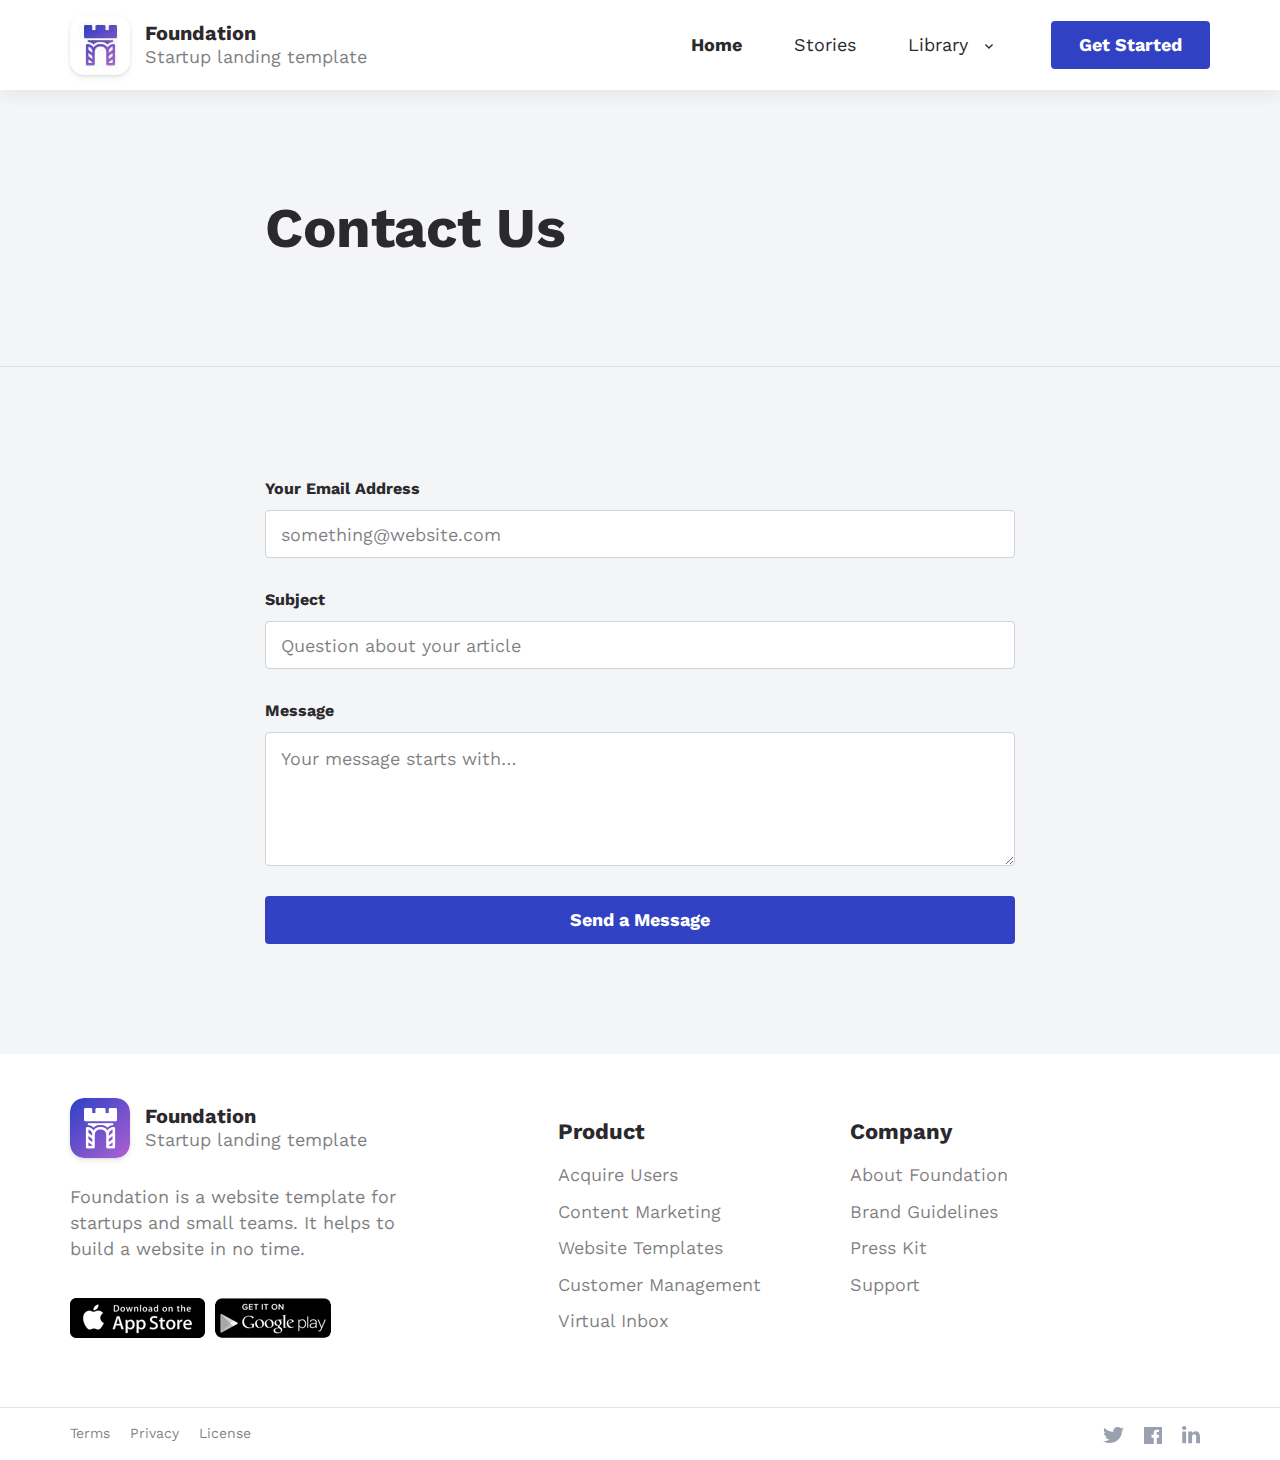
==== contacts.html @ b8f7740b "first" ====
<!doctype html>
<html lang="en">
  <head>
    <meta charset="utf-8">
    <title>Parrot - Contacts</title>
    <meta http-equiv="X-UA-Compatible" content="IE=Edge">
    <meta name="viewport" content="width=device-width, initial-scale=1">
    <meta name="theme-color" content="#fff">
    <meta name="format-detection" content="telephone=no">
    <link rel="apple-touch-icon" sizes="180x180" href="img/apple-touch-icon.png">
    <link rel="icon" type="image/png" sizes="32x32" href="img/favicon-32x32.png">
    <link rel="icon" type="image/png" sizes="16x16" href="img/favicon-16x16.png">
    <link rel="manifest" href="img/site.webmanifest">
    <link rel="mask-icon" href="img/safari-pinned-tab.svg" color="#2a505b">
    <meta name="msapplication-TileColor" content="#da532c">
    <meta name="theme-color" content="#ffffff">
    <link href="https://fonts.googleapis.com/css?family=Work+Sans:400,700" rel="stylesheet">
    <link rel="stylesheet" media="all" href="css/bootstrap.min.css">
    <link rel="stylesheet" media="all" href="css/foundation.css">
    <meta name="description" content="">
    <!-- Twitter Card data -->
    <meta name="twitter:card" content="">
    <meta name="twitter:site" content="">
    <meta name="twitter:title" content="">
    <meta name="twitter:description" content="">
    <meta name="twitter:creator" content="">
    <meta name="twitter:image" content="">
    <!-- Open Graph data -->
    <meta property="og:title" content="">
    <meta property="og:type" content="article">
    <meta property="og:url" content="">
    <meta property="og:image" content="">
    <meta property="og:description" content="">
    <meta property="og:site_name" content="">
    <meta property="fb:admins" content="">
  </head>
  <body>
    <!-- BEGIN page -->
    <div class="page">
      <!-- BEGIN header -->
      <header class="header ">
        <div class="container">
          <nav class="navbar navbar-expand-lg">
            <a class="navbar-brand" href="/">
              <div class="navbar-logo">
                <img class="navbar-pic" src="img/foundation.jpg" srcset="img/foundation@2x.jpg 2x" alt="Foundation">
              </div>
              <div class="navbar-group">
                <div class="navbar-title">Foundation</div>
                <div class="navbar-text">Startup landing template</div>
              </div>
            </a>
            <button class="navbar-toggler" type="button" data-toggle="collapse" data-target="#navbarDropdown" aria-controls="navbarDropdown" aria-expanded="false" aria-label="Toggle navigation">
              <span class="navbar-toggler-icon"></span>
            </button>
            <div class="collapse navbar-collapse" id="navbarDropdown">
              <ul class="navbar-nav">
                <li class="nav-item">
                  <a class="nav-link active" href="#">Home</a>
                </li>
                <li class="nav-item">
                  <a class="nav-link" href="#">Stories</a>
                </li>
                <li class="nav-item">
                  <a class="nav-link nav-link-drop" href="#">
                    <span>Library</span>
                    <svg class="nav-arrow" xmlns="http://www.w3.org/2000/svg" width="8" height="5" viewBox="0 0 8 5">
                      <polygon points=".94 0 4 3.09 7.06 0 8 .951 4 5 0 .951" />
                    </svg>
                  </a>
                  <div class="nav-drop">
                    <div class="row">
                      <div class="col-md-6">
                        <a class="nav-group" href="#">
                          <div class="nav-title">Acquire Users</div>
                          <div class="nav-text">Work with the tools and services you use.</div>
                        </a>
                      </div>
                      <div class="col-md-6">
                        <a class="nav-group" href="#">
                          <div class="nav-title">Engage Customers</div>
                          <div class="nav-text">Get started with our simple snippet of JavaScript.</div>
                        </a>
                      </div>
                      <div class="col-md-6">
                        <a class="nav-group" href="#">
                          <div class="nav-title">Book Appointments</div>
                          <div class="nav-text">We offer measures like 2FA to ensure the safety.</div>
                        </a>
                      </div>
                      <div class="col-md-6">
                        <a class="nav-group" href="#">
                          <div class="nav-title">Generate Leads</div>
                          <div class="nav-text">Become a better designer by learning this courses.</div>
                        </a>
                      </div>
                    </div>
                  </div>
                </li>
              </ul>
              <a class="btn btn-primary" href="#">Get Started</a>
            </div>
          </nav>
        </div>
      </header>
      <!-- END header -->
      <!-- BEGIN inner -->
      <div class="inner">
        <div class="section section-gray border-bottom">
          <div class="container container-sm">
            <h1 class="title title-2 mb-0">Contact Us</h1>
          </div>
        </div>
        <div class="section section-gray">
          <div class="container container-sm">
            <form class="contacts">
              <div class="form-group">
                <label for="Email">Your Email Address</label>
                <input type="email" class="form-control" id="Email" placeholder="something@website.com" required="">
              </div>
              <div class="form-group">
                <label for="Subject">Subject</label>
                <input type="email" class="form-control" id="Subject" placeholder="Question about your article" required="">
              </div>
              <div class="form-group">
                <label for="Message">Message</label>
                <textarea class="form-control" id="Message" placeholder="Your message starts with…" rows="4" required=""></textarea>
              </div>
              <button class="btn btn-primary btn-block" type="submit">Send a Message</button>
            </form>
          </div>
        </div>
      </div>
      <!-- END inner -->
      <!-- BEGIN footer -->
      <footer class="footer">
        <div class="footer-section">
          <div class="container">
            <div class="row">
              <div class="col-lg-5 mb-3 mb-lg-0">
                <a class="navbar-brand" href="/">
                  <div class="navbar-logo">
                    <img class="navbar-pic" src="img/foundation-color.png" srcset="img/foundation-color@2x.png 2x" alt="Foundation">
                  </div>
                  <div class="navbar-group">
                    <div class="navbar-title">Foundation</div>
                    <div class="navbar-text">Startup landing template</div>
                  </div>
                </a>
                <div class="footer-text">Foundation is a website template for startups and small teams. It helps to build a website in no time.</div>
                <div class="apps">
                  <a href="#" class="apps-link">
                    <img class="apps-pic" src="img/appstore.png" srcset="img/appstore@2x.png 2x" alt="Apple Store">
                  </a>
                  <a href="#" class="apps-link">
                    <img class="apps-pic" src="img/googleplay.png" srcset="img/googleplay@2x.png 2x" alt="Google Play">
                  </a>
                </div>
              </div>
              <div class="hr"></div>
              <div class="col-lg-3 col-md-6 mb-3 mb-lg-0">
                <div class="footer-category">Product</div>
                <div class="footer-menu">
                  <a class="footer-link" href="#">Acquire Users</a>
                  <a class="footer-link" href="#">Content Marketing</a>
                  <a class="footer-link" href="#">Website Templates</a>
                  <a class="footer-link" href="#">Customer Management</a>
                  <a class="footer-link" href="#">Virtual Inbox</a>
                </div>
              </div>
              <div class="col-lg-3 col-md-6 mb-md-3 mb-lg-0">
                <div class="footer-category">Company</div>
                <div class="footer-menu">
                  <a class="footer-link" href="#">About Foundation</a>
                  <a class="footer-link" href="#">Brand Guidelines</a>
                  <a class="footer-link" href="#">Press Kit</a>
                  <a class="footer-link" href="#">Support</a>
                </div>
              </div>
            </div>
          </div>
        </div>
        <div class="footer-down">
          <div class="container">
            <div class="row align-items-center">
              <div class="col-lg-6">
                <nav class="footer-nav">
                  <a href="#" class="footer-link">Terms</a>
                  <a href="#" class="footer-link">Privacy</a>
                  <a href="#" class="footer-link">License</a>
                </nav>
              </div>
              <div class="col-lg-6">
                <div class="socials">
                  <a class="socials-item" href="#">
                    <img class="socials-pic" src="img/icon-twitter.svg" alt="Twitter">
                  </a>
                  <a class="socials-item" href="#">
                    <img class="socials-pic" src="img/icon-facebook.svg" alt="Facebook">
                  </a>
                  <a class="socials-item" href="#">
                    <img class="socials-pic" src="img/icon-linkedin.svg" alt="LinkedIn">
                  </a>
                </div>
              </div>
            </div>
          </div>
        </div>
      </footer>
      <!-- END footer -->
    </div>
    <!-- END page -->
    <!-- BEGIN scripts -->
    <script src="js/lib/jquery-3.3.1.min.js"></script>
    <script src="js/lib/bootstrap.min.js"></script>
    <script src="js/foundation.js"></script>
    <!-- END scripts -->
  </body>
</html>
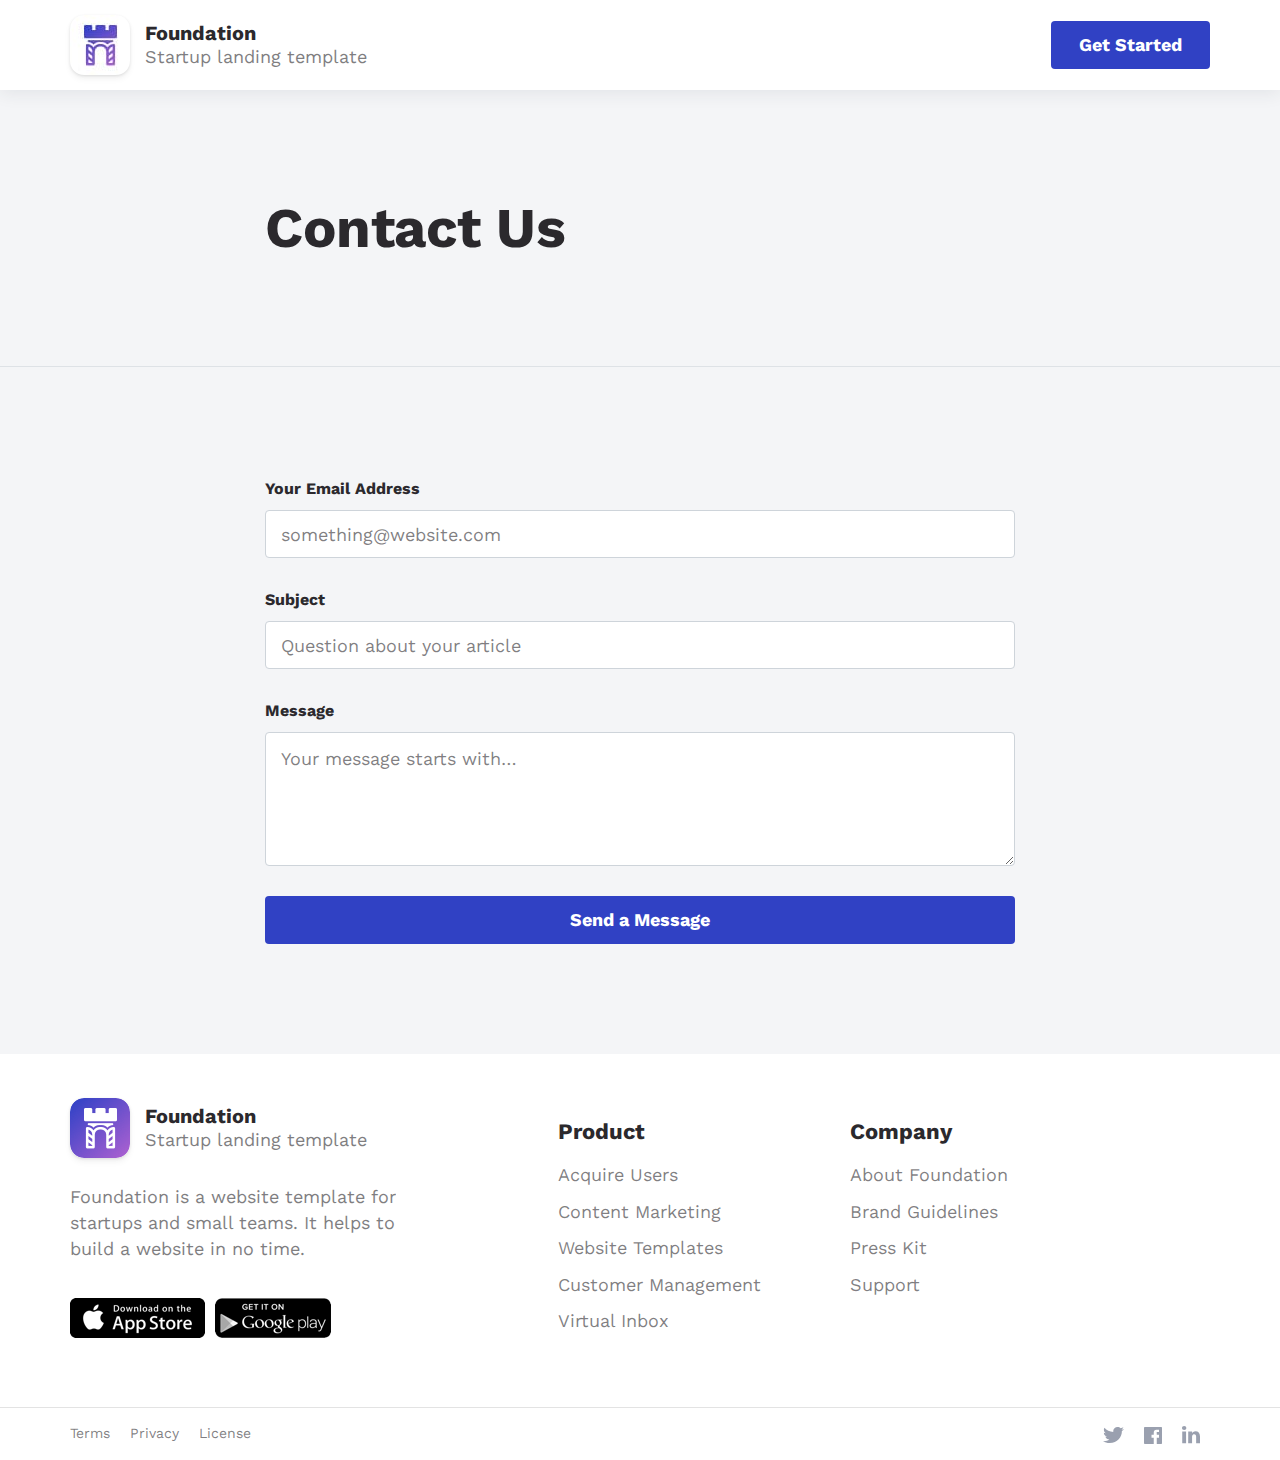
==== commit e7bca741: "new home" ====
--- a/contacts.html
+++ b/contacts.html
@@ -55,48 +55,7 @@
             </button>
             <div class="collapse navbar-collapse" id="navbarDropdown">
               <ul class="navbar-nav">
-                <li class="nav-item">
-                  <a class="nav-link active" href="#">Home</a>
-                </li>
-                <li class="nav-item">
-                  <a class="nav-link" href="#">Stories</a>
-                </li>
-                <li class="nav-item">
-                  <a class="nav-link nav-link-drop" href="#">
-                    <span>Library</span>
-                    <svg class="nav-arrow" xmlns="http://www.w3.org/2000/svg" width="8" height="5" viewBox="0 0 8 5">
-                      <polygon points=".94 0 4 3.09 7.06 0 8 .951 4 5 0 .951" />
-                    </svg>
-                  </a>
-                  <div class="nav-drop">
-                    <div class="row">
-                      <div class="col-md-6">
-                        <a class="nav-group" href="#">
-                          <div class="nav-title">Acquire Users</div>
-                          <div class="nav-text">Work with the tools and services you use.</div>
-                        </a>
-                      </div>
-                      <div class="col-md-6">
-                        <a class="nav-group" href="#">
-                          <div class="nav-title">Engage Customers</div>
-                          <div class="nav-text">Get started with our simple snippet of JavaScript.</div>
-                        </a>
-                      </div>
-                      <div class="col-md-6">
-                        <a class="nav-group" href="#">
-                          <div class="nav-title">Book Appointments</div>
-                          <div class="nav-text">We offer measures like 2FA to ensure the safety.</div>
-                        </a>
-                      </div>
-                      <div class="col-md-6">
-                        <a class="nav-group" href="#">
-                          <div class="nav-title">Generate Leads</div>
-                          <div class="nav-text">Become a better designer by learning this courses.</div>
-                        </a>
-                      </div>
-                    </div>
-                  </div>
-                </li>
+
               </ul>
               <a class="btn btn-primary" href="#">Get Started</a>
             </div>
